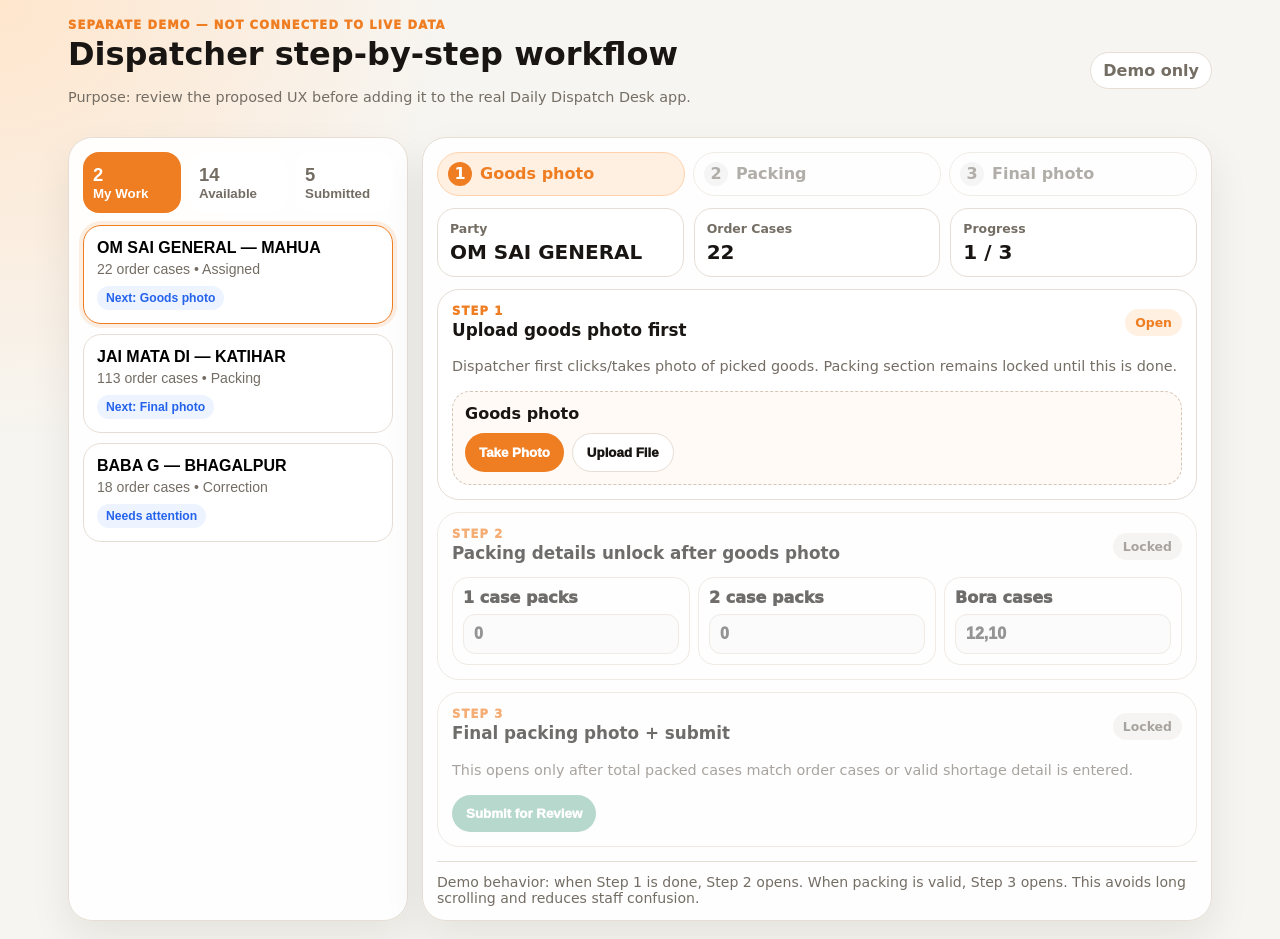
==== dispatcher-step-demo.html @ c3e5f0f6 "Add separate dispatcher step demo page" ====
<!DOCTYPE html>
<html lang="en">
<head>
  <meta charset="UTF-8" />
  <meta name="viewport" content="width=device-width, initial-scale=1.0" />
  <title>Dispatcher Step Demo — Ambe Traders</title>
  <style>
    :root { --bg:#f7f5f1; --card:#fff; --ink:#181512; --muted:#746d64; --line:#e6ded5; --orange:#ef7d22; --orange2:#fff0e2; --green:#12805c; --green2:#e9f8f1; --blue:#2563eb; --blue2:#edf4ff; --red:#c2413b; --red2:#fff0ee; --shadow:0 18px 40px rgba(31,24,18,.08); }
    *{box-sizing:border-box} body{margin:0;background:radial-gradient(circle at top left,#ffe6cd,transparent 28%),var(--bg);font-family:Inter,system-ui,-apple-system,Segoe UI,sans-serif;color:var(--ink)}
    .shell{max-width:1180px;margin:auto;padding:18px}.top{display:flex;justify-content:space-between;gap:12px;align-items:center;margin-bottom:14px}.top h1{margin:3px 0;font-size:clamp(1.35rem,3vw,2rem)}.eyebrow{margin:0;color:var(--orange);font-size:.72rem;font-weight:950;letter-spacing:.1em;text-transform:uppercase}.pill{border-radius:999px;padding:8px 12px;background:#fff;border:1px solid var(--line);font-weight:850;color:var(--muted)}
    .grid{display:grid;grid-template-columns:340px 1fr;gap:14px}.panel{background:rgba(255,255,255,.94);border:1px solid var(--line);border-radius:24px;box-shadow:var(--shadow);padding:14px}.tabs{display:grid;grid-template-columns:repeat(3,1fr);gap:8px;margin-bottom:12px}.tab{border:0;border-radius:16px;padding:12px 10px;background:#fff;color:var(--muted);font-weight:900;text-align:left}.tab.active{background:var(--orange);color:#fff}.tab strong{display:block;font-size:1.15rem}.job{width:100%;border:1px solid var(--line);border-radius:18px;background:#fff;padding:13px;margin-bottom:10px;text-align:left}.job.active{border-color:var(--orange);box-shadow:0 0 0 4px rgba(239,125,34,.12)}.job h3{margin:0 0 4px;font-size:1rem}.job p{margin:0;color:var(--muted);font-size:.88rem}.status{display:inline-flex;margin-top:9px;border-radius:999px;padding:5px 9px;background:var(--blue2);color:var(--blue);font-size:.76rem;font-weight:900}
    .progress{display:grid;grid-template-columns:repeat(3,1fr);gap:8px;margin-bottom:12px}.stepchip{display:flex;align-items:center;gap:8px;border:1px solid var(--line);border-radius:999px;background:#fff;padding:9px 10px;color:var(--muted);font-weight:900}.stepchip span{display:grid;place-items:center;width:24px;height:24px;border-radius:999px;background:#eee}.stepchip.done{background:var(--green2);color:var(--green);border-color:#c8ebdc}.stepchip.done span{background:var(--green);color:#fff}.stepchip.active{background:var(--orange2);color:var(--orange);border-color:#ffd3ad}.stepchip.active span{background:var(--orange);color:#fff}.stepchip.locked{opacity:.55}
    .summary{display:grid;grid-template-columns:repeat(3,1fr);gap:10px;margin-bottom:12px}.summary div{background:#fff;border:1px solid var(--line);border-radius:18px;padding:12px}.summary span{display:block;color:var(--muted);font-size:.78rem;font-weight:800}.summary strong{display:block;margin-top:4px;font-size:1.25rem}.workstep{border:1px solid var(--line);background:#fff;border-radius:22px;padding:14px;margin-top:12px}.workstep.done{background:#f8fffb}.workstep.locked{opacity:.62}.head{display:flex;justify-content:space-between;align-items:center;gap:10px}.head h2{font-size:1.05rem;margin:2px 0}.soft{border-radius:999px;padding:6px 10px;background:var(--orange2);color:var(--orange);font-weight:900;font-size:.78rem}.soft.green{background:var(--green2);color:var(--green)}.soft.grey{background:#f1efec;color:var(--muted)}
    .uploadbox{margin-top:12px;border:1px dashed #d4c5b6;border-radius:18px;padding:12px;background:#fffaf5;display:grid;gap:10px}.actions{display:flex;gap:8px;flex-wrap:wrap}.btn{border:0;border-radius:999px;padding:11px 14px;font-weight:950;background:var(--orange);color:#fff}.btn.secondary{background:#fff;color:var(--ink);border:1px solid var(--line)}.btn.green{background:var(--green)}.btn:disabled{opacity:.48}.photo-row{display:grid;grid-template-columns:repeat(3,1fr);gap:8px}.photo{height:70px;border-radius:14px;background:linear-gradient(135deg,#ddd,#fafafa);display:grid;place-items:center;color:var(--muted);font-weight:900;font-size:.8rem}
    .packgrid{display:grid;grid-template-columns:repeat(3,1fr);gap:8px;margin-top:12px}.pack{border:1px solid var(--line);border-radius:16px;background:#fff;padding:10px}.pack label{display:block;font-weight:950}.pack input{width:100%;margin-top:7px;border:1px solid var(--line);border-radius:12px;padding:10px;font-weight:950;font-size:1rem}.match{margin-top:10px;border-radius:16px;padding:11px 12px;background:var(--green2);color:var(--green);font-weight:950}.note{color:var(--muted);font-size:.9rem;line-height:1.45}.footer{margin-top:14px;border-top:1px solid var(--line);padding-top:12px;color:var(--muted);font-size:.88rem}.mobilehint{display:none}
    @media(max-width:850px){.grid{grid-template-columns:1fr}.summary{grid-template-columns:1fr 1fr}.progress{grid-template-columns:1fr}.photo-row{grid-template-columns:repeat(2,1fr)}.mobilehint{display:block}.top{align-items:flex-start;flex-direction:column}.packgrid{grid-template-columns:repeat(2,1fr)}}
  </style>
</head>
<body>
  <main class="shell">
    <div class="top">
      <div><p class="eyebrow">Separate Demo — Not connected to live data</p><h1>Dispatcher step-by-step workflow</h1><p class="note">Purpose: review the proposed UX before adding it to the real Daily Dispatch Desk app.</p></div>
      <span class="pill">Demo only</span>
    </div>
    <section class="grid">
      <aside class="panel">
        <div class="tabs"><button class="tab active"><strong>2</strong>My Work</button><button class="tab"><strong>14</strong>Available</button><button class="tab"><strong>5</strong>Submitted</button></div>
        <button class="job active"><h3>OM SAI GENERAL — MAHUA</h3><p>22 order cases • Assigned</p><span class="status">Next: Goods photo</span></button>
        <button class="job"><h3>JAI MATA DI — KATIHAR</h3><p>113 order cases • Packing</p><span class="status">Next: Final photo</span></button>
        <button class="job"><h3>BABA G — BHAGALPUR</h3><p>18 order cases • Correction</p><span class="status">Needs attention</span></button>
      </aside>
      <section class="panel">
        <div class="progress"><div class="stepchip active"><span>1</span>Goods photo</div><div class="stepchip locked"><span>2</span>Packing</div><div class="stepchip locked"><span>3</span>Final photo</div></div>
        <div class="summary"><div><span>Party</span><strong>OM SAI GENERAL</strong></div><div><span>Order Cases</span><strong>22</strong></div><div><span>Progress</span><strong>1 / 3</strong></div></div>
        <article class="workstep"><div class="head"><div><p class="eyebrow">Step 1</p><h2>Upload goods photo first</h2></div><span class="soft">Open</span></div><p class="note">Dispatcher first clicks/takes photo of picked goods. Packing section remains locked until this is done.</p><div class="uploadbox"><strong>Goods photo</strong><div class="actions"><button class="btn">Take Photo</button><button class="btn secondary">Upload File</button></div></div></article>
        <article class="workstep locked"><div class="head"><div><p class="eyebrow">Step 2</p><h2>Packing details unlock after goods photo</h2></div><span class="soft grey">Locked</span></div><div class="packgrid"><div class="pack"><label>1 case packs</label><input value="0" disabled></div><div class="pack"><label>2 case packs</label><input value="0" disabled></div><div class="pack"><label>Bora cases</label><input value="12,10" disabled></div></div></article>
        <article class="workstep locked"><div class="head"><div><p class="eyebrow">Step 3</p><h2>Final packing photo + submit</h2></div><span class="soft grey">Locked</span></div><p class="note">This opens only after total packed cases match order cases or valid shortage detail is entered.</p><div class="actions"><button class="btn green" disabled>Submit for Review</button></div></article>
        <div class="footer">Demo behavior: when Step 1 is done, Step 2 opens. When packing is valid, Step 3 opens. This avoids long scrolling and reduces staff confusion.</div>
      </section>
    </section>
  </main>
</body>
</html>
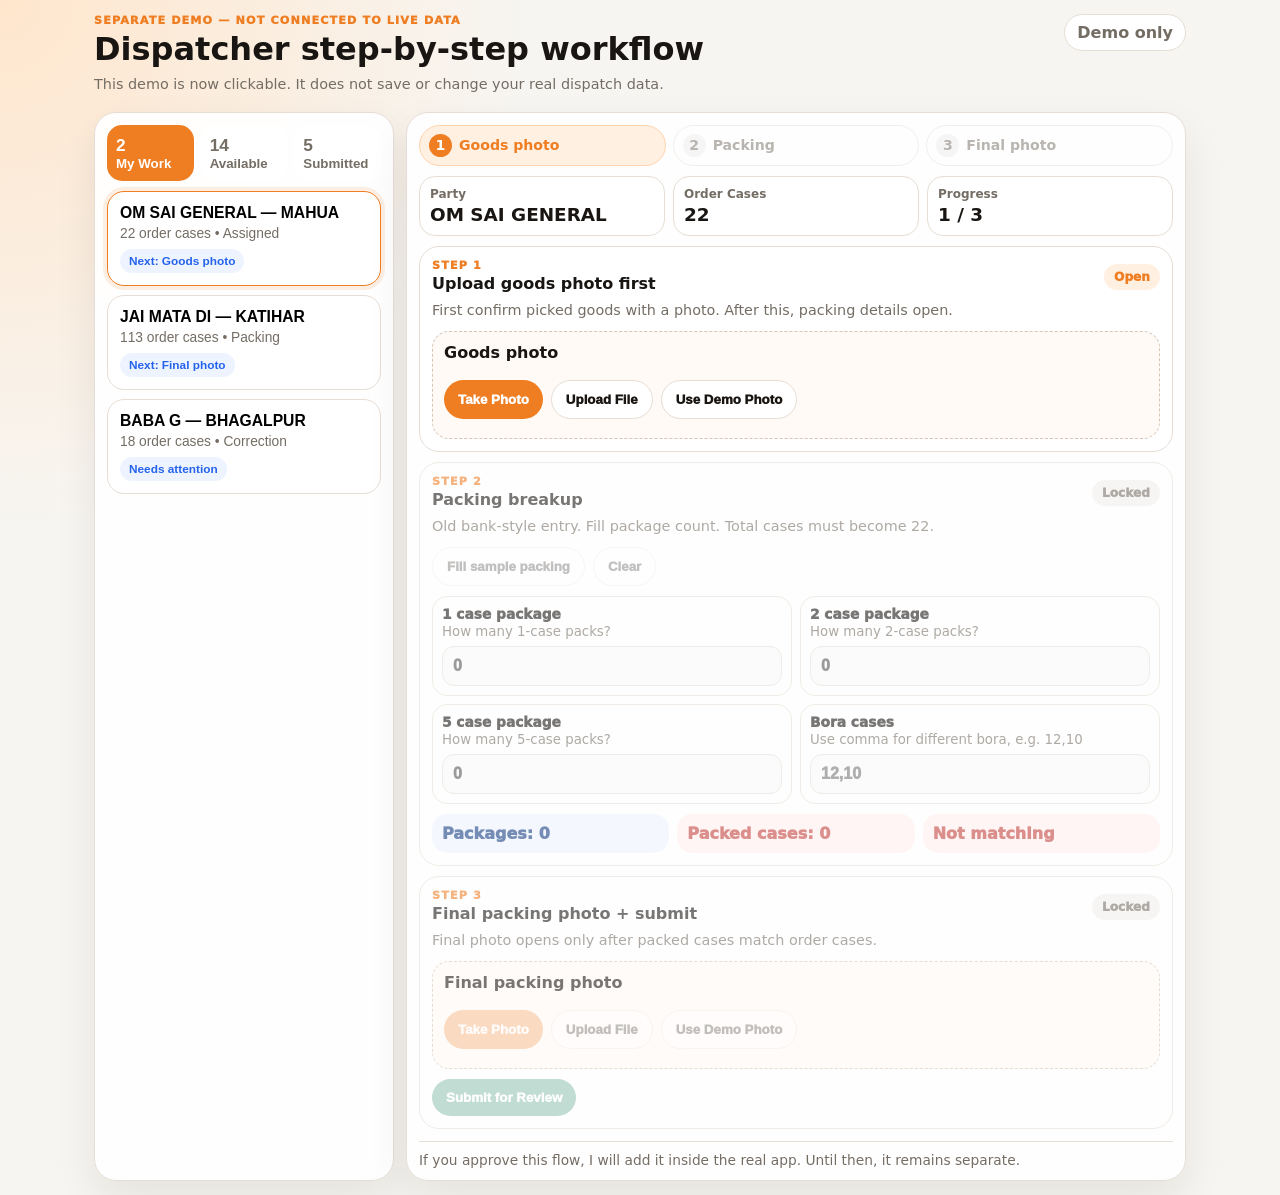
==== commit 2788ed9d: "Make dispatcher step demo interactive" ====
--- a/dispatcher-step-demo.html
+++ b/dispatcher-step-demo.html
@@ -6,38 +6,117 @@
   <title>Dispatcher Step Demo — Ambe Traders</title>
   <style>
     :root { --bg:#f7f5f1; --card:#fff; --ink:#181512; --muted:#746d64; --line:#e6ded5; --orange:#ef7d22; --orange2:#fff0e2; --green:#12805c; --green2:#e9f8f1; --blue:#2563eb; --blue2:#edf4ff; --red:#c2413b; --red2:#fff0ee; --shadow:0 18px 40px rgba(31,24,18,.08); }
-    *{box-sizing:border-box} body{margin:0;background:radial-gradient(circle at top left,#ffe6cd,transparent 28%),var(--bg);font-family:Inter,system-ui,-apple-system,Segoe UI,sans-serif;color:var(--ink)}
-    .shell{max-width:1180px;margin:auto;padding:18px}.top{display:flex;justify-content:space-between;gap:12px;align-items:center;margin-bottom:14px}.top h1{margin:3px 0;font-size:clamp(1.35rem,3vw,2rem)}.eyebrow{margin:0;color:var(--orange);font-size:.72rem;font-weight:950;letter-spacing:.1em;text-transform:uppercase}.pill{border-radius:999px;padding:8px 12px;background:#fff;border:1px solid var(--line);font-weight:850;color:var(--muted)}
-    .grid{display:grid;grid-template-columns:340px 1fr;gap:14px}.panel{background:rgba(255,255,255,.94);border:1px solid var(--line);border-radius:24px;box-shadow:var(--shadow);padding:14px}.tabs{display:grid;grid-template-columns:repeat(3,1fr);gap:8px;margin-bottom:12px}.tab{border:0;border-radius:16px;padding:12px 10px;background:#fff;color:var(--muted);font-weight:900;text-align:left}.tab.active{background:var(--orange);color:#fff}.tab strong{display:block;font-size:1.15rem}.job{width:100%;border:1px solid var(--line);border-radius:18px;background:#fff;padding:13px;margin-bottom:10px;text-align:left}.job.active{border-color:var(--orange);box-shadow:0 0 0 4px rgba(239,125,34,.12)}.job h3{margin:0 0 4px;font-size:1rem}.job p{margin:0;color:var(--muted);font-size:.88rem}.status{display:inline-flex;margin-top:9px;border-radius:999px;padding:5px 9px;background:var(--blue2);color:var(--blue);font-size:.76rem;font-weight:900}
-    .progress{display:grid;grid-template-columns:repeat(3,1fr);gap:8px;margin-bottom:12px}.stepchip{display:flex;align-items:center;gap:8px;border:1px solid var(--line);border-radius:999px;background:#fff;padding:9px 10px;color:var(--muted);font-weight:900}.stepchip span{display:grid;place-items:center;width:24px;height:24px;border-radius:999px;background:#eee}.stepchip.done{background:var(--green2);color:var(--green);border-color:#c8ebdc}.stepchip.done span{background:var(--green);color:#fff}.stepchip.active{background:var(--orange2);color:var(--orange);border-color:#ffd3ad}.stepchip.active span{background:var(--orange);color:#fff}.stepchip.locked{opacity:.55}
-    .summary{display:grid;grid-template-columns:repeat(3,1fr);gap:10px;margin-bottom:12px}.summary div{background:#fff;border:1px solid var(--line);border-radius:18px;padding:12px}.summary span{display:block;color:var(--muted);font-size:.78rem;font-weight:800}.summary strong{display:block;margin-top:4px;font-size:1.25rem}.workstep{border:1px solid var(--line);background:#fff;border-radius:22px;padding:14px;margin-top:12px}.workstep.done{background:#f8fffb}.workstep.locked{opacity:.62}.head{display:flex;justify-content:space-between;align-items:center;gap:10px}.head h2{font-size:1.05rem;margin:2px 0}.soft{border-radius:999px;padding:6px 10px;background:var(--orange2);color:var(--orange);font-weight:900;font-size:.78rem}.soft.green{background:var(--green2);color:var(--green)}.soft.grey{background:#f1efec;color:var(--muted)}
-    .uploadbox{margin-top:12px;border:1px dashed #d4c5b6;border-radius:18px;padding:12px;background:#fffaf5;display:grid;gap:10px}.actions{display:flex;gap:8px;flex-wrap:wrap}.btn{border:0;border-radius:999px;padding:11px 14px;font-weight:950;background:var(--orange);color:#fff}.btn.secondary{background:#fff;color:var(--ink);border:1px solid var(--line)}.btn.green{background:var(--green)}.btn:disabled{opacity:.48}.photo-row{display:grid;grid-template-columns:repeat(3,1fr);gap:8px}.photo{height:70px;border-radius:14px;background:linear-gradient(135deg,#ddd,#fafafa);display:grid;place-items:center;color:var(--muted);font-weight:900;font-size:.8rem}
-    .packgrid{display:grid;grid-template-columns:repeat(3,1fr);gap:8px;margin-top:12px}.pack{border:1px solid var(--line);border-radius:16px;background:#fff;padding:10px}.pack label{display:block;font-weight:950}.pack input{width:100%;margin-top:7px;border:1px solid var(--line);border-radius:12px;padding:10px;font-weight:950;font-size:1rem}.match{margin-top:10px;border-radius:16px;padding:11px 12px;background:var(--green2);color:var(--green);font-weight:950}.note{color:var(--muted);font-size:.9rem;line-height:1.45}.footer{margin-top:14px;border-top:1px solid var(--line);padding-top:12px;color:var(--muted);font-size:.88rem}.mobilehint{display:none}
-    @media(max-width:850px){.grid{grid-template-columns:1fr}.summary{grid-template-columns:1fr 1fr}.progress{grid-template-columns:1fr}.photo-row{grid-template-columns:repeat(2,1fr)}.mobilehint{display:block}.top{align-items:flex-start;flex-direction:column}.packgrid{grid-template-columns:repeat(2,1fr)}}
+    *{box-sizing:border-box} body{margin:0;background:radial-gradient(circle at top left,#ffe6cd,transparent 30%),var(--bg);font-family:Inter,system-ui,-apple-system,Segoe UI,sans-serif;color:var(--ink)}
+    .shell{max-width:1120px;margin:auto;padding:14px}.top{display:flex;justify-content:space-between;gap:12px;align-items:flex-start;margin-bottom:12px}.top h1{margin:3px 0;font-size:clamp(1.28rem,3vw,2rem)}.eyebrow{margin:0;color:var(--orange);font-size:.7rem;font-weight:950;letter-spacing:.1em;text-transform:uppercase}.note{color:var(--muted);font-size:.9rem;line-height:1.42;margin:.35rem 0}.pill{border-radius:999px;padding:8px 12px;background:#fff;border:1px solid var(--line);font-weight:900;color:var(--muted);white-space:nowrap}
+    .grid{display:grid;grid-template-columns:300px 1fr;gap:12px}.panel{background:rgba(255,255,255,.95);border:1px solid var(--line);border-radius:22px;box-shadow:var(--shadow);padding:12px}.tabs{display:grid;grid-template-columns:repeat(3,1fr);gap:7px;margin-bottom:10px}.tab{border:0;border-radius:15px;padding:10px 9px;background:#fff;color:var(--muted);font-weight:900;text-align:left}.tab.active{background:var(--orange);color:#fff}.tab strong{display:block;font-size:1.08rem}.job{width:100%;border:1px solid var(--line);border-radius:17px;background:#fff;padding:12px;margin-bottom:9px;text-align:left}.job.active{border-color:var(--orange);box-shadow:0 0 0 4px rgba(239,125,34,.12)}.job h3{margin:0 0 4px;font-size:.98rem}.job p{margin:0;color:var(--muted);font-size:.86rem}.status{display:inline-flex;margin-top:8px;border-radius:999px;padding:5px 9px;background:var(--blue2);color:var(--blue);font-size:.74rem;font-weight:900}
+    .progress{display:grid;grid-template-columns:repeat(3,1fr);gap:7px;margin-bottom:10px}.stepchip{display:flex;align-items:center;gap:7px;border:1px solid var(--line);border-radius:999px;background:#fff;padding:8px 9px;color:var(--muted);font-weight:900;font-size:.88rem}.stepchip span{display:grid;place-items:center;width:23px;height:23px;border-radius:999px;background:#eee}.stepchip.done{background:var(--green2);color:var(--green);border-color:#c8ebdc}.stepchip.done span{background:var(--green);color:#fff}.stepchip.active{background:var(--orange2);color:var(--orange);border-color:#ffd3ad}.stepchip.active span{background:var(--orange);color:#fff}.stepchip.locked{opacity:.5}
+    .summary{display:grid;grid-template-columns:repeat(3,1fr);gap:8px;margin-bottom:10px}.summary div{background:#fff;border:1px solid var(--line);border-radius:16px;padding:10px}.summary span{display:block;color:var(--muted);font-size:.75rem;font-weight:850}.summary strong{display:block;margin-top:3px;font-size:1.15rem}.workstep{border:1px solid var(--line);background:#fff;border-radius:20px;padding:12px;margin-top:10px}.workstep.done{background:#f8fffb}.workstep.locked{opacity:.58}.head{display:flex;justify-content:space-between;align-items:center;gap:8px}.head h2{font-size:1rem;margin:2px 0}.soft{border-radius:999px;padding:6px 10px;background:var(--orange2);color:var(--orange);font-weight:950;font-size:.76rem}.soft.green{background:var(--green2);color:var(--green)}.soft.grey{background:#f1efec;color:var(--muted)}
+    .actions{display:flex;gap:8px;flex-wrap:wrap;margin-top:10px}.btn{border:0;border-radius:999px;padding:11px 14px;font-weight:950;background:var(--orange);color:#fff;cursor:pointer}.btn.secondary{background:#fff;color:var(--ink);border:1px solid var(--line)}.btn.green{background:var(--green)}.btn:disabled{opacity:.45;cursor:not-allowed}.hidden{display:none!important}.uploadbox{margin-top:10px;border:1px dashed #d4c5b6;border-radius:17px;padding:11px;background:#fffaf5;display:grid;gap:8px}.photo-row{display:grid;grid-template-columns:repeat(4,1fr);gap:7px}.photo{height:64px;border-radius:13px;background:linear-gradient(135deg,#ddd,#fafafa);display:grid;place-items:center;color:var(--muted);font-weight:900;font-size:.75rem;overflow:hidden}.photo img{width:100%;height:100%;object-fit:cover}
+    .packgrid{display:grid;grid-template-columns:repeat(2,1fr);gap:8px;margin-top:10px}.pack{border:1px solid var(--line);border-radius:15px;background:#fff;padding:9px}.pack label{display:block;font-weight:950;font-size:.86rem}.pack small{display:block;color:var(--muted);margin-top:2px}.pack input{width:100%;margin-top:7px;border:1px solid var(--line);border-radius:12px;padding:10px;font-weight:950;font-size:1rem}.totals{display:grid;grid-template-columns:repeat(3,1fr);gap:8px;margin-top:10px}.total{border-radius:15px;padding:10px;background:var(--blue2);color:#123b80;font-weight:950}.total.ok{background:var(--green2);color:var(--green)}.total.bad{background:var(--red2);color:var(--red)}.toast{position:fixed;left:50%;bottom:18px;transform:translateX(-50%);background:#181512;color:#fff;border-radius:999px;padding:11px 15px;font-weight:900;box-shadow:var(--shadow);z-index:99}.footer{margin-top:12px;border-top:1px solid var(--line);padding-top:10px;color:var(--muted);font-size:.86rem}
+    @media(max-width:850px){.shell{padding:10px}.grid{grid-template-columns:1fr}.side{order:2}.main{order:1}.summary{grid-template-columns:1fr 1fr}.progress{grid-template-columns:1fr}.photo-row{grid-template-columns:repeat(3,1fr)}.top{flex-direction:column}.packgrid{grid-template-columns:1fr}.totals{grid-template-columns:1fr}.panel{border-radius:18px}.workstep{border-radius:18px}.tabs{position:sticky;top:0;z-index:5;background:var(--bg);padding-bottom:7px}}
   </style>
 </head>
 <body>
   <main class="shell">
     <div class="top">
-      <div><p class="eyebrow">Separate Demo — Not connected to live data</p><h1>Dispatcher step-by-step workflow</h1><p class="note">Purpose: review the proposed UX before adding it to the real Daily Dispatch Desk app.</p></div>
+      <div><p class="eyebrow">Separate Demo — Not connected to live data</p><h1>Dispatcher step-by-step workflow</h1><p class="note">This demo is now clickable. It does not save or change your real dispatch data.</p></div>
       <span class="pill">Demo only</span>
     </div>
     <section class="grid">
-      <aside class="panel">
+      <aside class="panel side">
         <div class="tabs"><button class="tab active"><strong>2</strong>My Work</button><button class="tab"><strong>14</strong>Available</button><button class="tab"><strong>5</strong>Submitted</button></div>
-        <button class="job active"><h3>OM SAI GENERAL — MAHUA</h3><p>22 order cases • Assigned</p><span class="status">Next: Goods photo</span></button>
+        <button class="job active"><h3>OM SAI GENERAL — MAHUA</h3><p>22 order cases • Assigned</p><span id="jobStatus" class="status">Next: Goods photo</span></button>
         <button class="job"><h3>JAI MATA DI — KATIHAR</h3><p>113 order cases • Packing</p><span class="status">Next: Final photo</span></button>
         <button class="job"><h3>BABA G — BHAGALPUR</h3><p>18 order cases • Correction</p><span class="status">Needs attention</span></button>
       </aside>
-      <section class="panel">
-        <div class="progress"><div class="stepchip active"><span>1</span>Goods photo</div><div class="stepchip locked"><span>2</span>Packing</div><div class="stepchip locked"><span>3</span>Final photo</div></div>
-        <div class="summary"><div><span>Party</span><strong>OM SAI GENERAL</strong></div><div><span>Order Cases</span><strong>22</strong></div><div><span>Progress</span><strong>1 / 3</strong></div></div>
-        <article class="workstep"><div class="head"><div><p class="eyebrow">Step 1</p><h2>Upload goods photo first</h2></div><span class="soft">Open</span></div><p class="note">Dispatcher first clicks/takes photo of picked goods. Packing section remains locked until this is done.</p><div class="uploadbox"><strong>Goods photo</strong><div class="actions"><button class="btn">Take Photo</button><button class="btn secondary">Upload File</button></div></div></article>
-        <article class="workstep locked"><div class="head"><div><p class="eyebrow">Step 2</p><h2>Packing details unlock after goods photo</h2></div><span class="soft grey">Locked</span></div><div class="packgrid"><div class="pack"><label>1 case packs</label><input value="0" disabled></div><div class="pack"><label>2 case packs</label><input value="0" disabled></div><div class="pack"><label>Bora cases</label><input value="12,10" disabled></div></div></article>
-        <article class="workstep locked"><div class="head"><div><p class="eyebrow">Step 3</p><h2>Final packing photo + submit</h2></div><span class="soft grey">Locked</span></div><p class="note">This opens only after total packed cases match order cases or valid shortage detail is entered.</p><div class="actions"><button class="btn green" disabled>Submit for Review</button></div></article>
-        <div class="footer">Demo behavior: when Step 1 is done, Step 2 opens. When packing is valid, Step 3 opens. This avoids long scrolling and reduces staff confusion.</div>
+      <section class="panel main">
+        <div class="progress"><div id="chip1" class="stepchip active"><span>1</span>Goods photo</div><div id="chip2" class="stepchip locked"><span>2</span>Packing</div><div id="chip3" class="stepchip locked"><span>3</span>Final photo</div></div>
+        <div class="summary"><div><span>Party</span><strong>OM SAI GENERAL</strong></div><div><span>Order Cases</span><strong id="orderCases">22</strong></div><div><span>Progress</span><strong id="progressText">1 / 3</strong></div></div>
+
+        <article id="step1" class="workstep">
+          <div class="head"><div><p class="eyebrow">Step 1</p><h2>Upload goods photo first</h2></div><span id="step1State" class="soft">Open</span></div>
+          <p class="note">First confirm picked goods with a photo. After this, packing details open.</p>
+          <div class="uploadbox"><strong>Goods photo</strong><div class="actions"><button id="goodsCameraBtn" class="btn">Take Photo</button><button id="goodsFileBtn" class="btn secondary">Upload File</button><button id="goodsSampleBtn" class="btn secondary">Use Demo Photo</button></div><input id="goodsCamera" class="hidden" type="file" accept="image/*" capture="environment"><input id="goodsFile" class="hidden" type="file" accept="image/*"><div id="goodsPreview" class="photo-row"></div></div>
+        </article>
+
+        <article id="step2" class="workstep locked">
+          <div class="head"><div><p class="eyebrow">Step 2</p><h2>Packing breakup</h2></div><span id="step2State" class="soft grey">Locked</span></div>
+          <p class="note">Old bank-style entry. Fill package count. Total cases must become 22.</p>
+          <div class="actions"><button id="samplePackingBtn" class="btn secondary" disabled>Fill sample packing</button><button id="clearPackingBtn" class="btn secondary" disabled>Clear</button></div>
+          <div class="packgrid">
+            <div class="pack"><label>1 case package</label><small>How many 1-case packs?</small><input id="pack1" type="number" inputmode="numeric" min="0" value="0" disabled></div>
+            <div class="pack"><label>2 case package</label><small>How many 2-case packs?</small><input id="pack2" type="number" inputmode="numeric" min="0" value="0" disabled></div>
+            <div class="pack"><label>5 case package</label><small>How many 5-case packs?</small><input id="pack5" type="number" inputmode="numeric" min="0" value="0" disabled></div>
+            <div class="pack"><label>Bora cases</label><small>Use comma for different bora, e.g. 12,10</small><input id="boraCases" inputmode="numeric" placeholder="12,10" disabled></div>
+          </div>
+          <div class="totals"><div id="packageTotal" class="total">Packages: 0</div><div id="caseTotal" class="total bad">Packed cases: 0</div><div id="matchTotal" class="total bad">Not matching</div></div>
+        </article>
+
+        <article id="step3" class="workstep locked">
+          <div class="head"><div><p class="eyebrow">Step 3</p><h2>Final packing photo + submit</h2></div><span id="step3State" class="soft grey">Locked</span></div>
+          <p class="note">Final photo opens only after packed cases match order cases.</p>
+          <div class="uploadbox"><strong>Final packing photo</strong><div class="actions"><button id="finalCameraBtn" class="btn" disabled>Take Photo</button><button id="finalFileBtn" class="btn secondary" disabled>Upload File</button><button id="finalSampleBtn" class="btn secondary" disabled>Use Demo Photo</button></div><input id="finalCamera" class="hidden" type="file" accept="image/*" capture="environment"><input id="finalFile" class="hidden" type="file" accept="image/*"><div id="finalPreview" class="photo-row"></div></div>
+          <div class="actions"><button id="submitBtn" class="btn green" disabled>Submit for Review</button></div>
+        </article>
+        <div class="footer">If you approve this flow, I will add it inside the real app. Until then, it remains separate.</div>
       </section>
     </section>
   </main>
+  <div id="toast" class="toast hidden"></div>
+  <script>
+    const orderCases = 22;
+    const state = { goods:false, packing:false, final:false, submitted:false };
+    const $ = id => document.getElementById(id);
+    const toast = msg => { $('toast').textContent = msg; $('toast').classList.remove('hidden'); setTimeout(() => $('toast').classList.add('hidden'), 1800); };
+    const demoSvg = label => 'data:image/svg+xml;charset=UTF-8,' + encodeURIComponent(`<svg xmlns="http://www.w3.org/2000/svg" width="300" height="220"><rect width="100%" height="100%" fill="#fff0e2"/><rect x="38" y="38" width="224" height="146" rx="18" fill="#ef7d22" opacity=".16"/><text x="150" y="105" text-anchor="middle" font-family="Arial" font-size="24" font-weight="800" fill="#181512">${label}</text><text x="150" y="134" text-anchor="middle" font-family="Arial" font-size="15" fill="#746d64">Demo photo</text></svg>`);
+    function addPhoto(previewId, file, label) {
+      const box = document.createElement('div'); box.className = 'photo';
+      const img = document.createElement('img');
+      if (file) img.src = URL.createObjectURL(file); else img.src = demoSvg(label || 'Photo');
+      box.appendChild(img); $(previewId).appendChild(box);
+    }
+    function setDone(step) {
+      if (step === 1) { state.goods = true; $('step1').classList.add('done'); $('step1State').textContent='Done'; $('step1State').className='soft green'; $('chip1').className='stepchip done'; unlockPacking(); }
+      if (step === 3) { state.final = true; $('step3').classList.add('done'); $('step3State').textContent='Ready'; $('step3State').className='soft green'; $('chip3').className='stepchip done'; $('submitBtn').disabled=false; }
+      updateProgress();
+    }
+    function unlockPacking() {
+      $('step2').classList.remove('locked'); $('step2State').textContent='Open'; $('step2State').className='soft'; $('chip2').className='stepchip active'; $('jobStatus').textContent='Next: Packing details';
+      ['pack1','pack2','pack5','boraCases','samplePackingBtn','clearPackingBtn'].forEach(id => $(id).disabled = false);
+      toast('Packing opened');
+    }
+    function updateProgress() {
+      const count = (state.goods?1:0) + (state.packing?1:0) + (state.final?1:0); $('progressText').textContent = `${Math.max(1,count)} / 3`;
+    }
+    function parseBora() { return ($('boraCases').value || '').split(',').map(v => parseInt(v.trim(),10)).filter(n => Number.isFinite(n) && n > 0); }
+    function calcPacking() {
+      const p1 = parseInt($('pack1').value || '0',10) || 0, p2 = parseInt($('pack2').value || '0',10) || 0, p5 = parseInt($('pack5').value || '0',10) || 0, bora = parseBora();
+      const packages = p1 + p2 + p5 + bora.length;
+      const cases = p1 + (p2*2) + (p5*5) + bora.reduce((a,b)=>a+b,0);
+      $('packageTotal').textContent = `Packages: ${packages}`; $('caseTotal').textContent = `Packed cases: ${cases}`;
+      const match = cases === orderCases;
+      $('caseTotal').className = 'total ' + (match ? 'ok' : 'bad'); $('matchTotal').className = 'total ' + (match ? 'ok' : 'bad'); $('matchTotal').textContent = match ? 'Matched' : 'Not matching';
+      if (match && state.goods) unlockFinal(); else lockFinal();
+    }
+    function unlockFinal() {
+      if (!state.packing) toast('Final photo opened');
+      state.packing = true; $('step2').classList.add('done'); $('step2State').textContent='Done'; $('step2State').className='soft green'; $('chip2').className='stepchip done'; $('chip3').className='stepchip active'; $('step3').classList.remove('locked'); $('jobStatus').textContent='Next: Final photo';
+      ['finalCameraBtn','finalFileBtn','finalSampleBtn'].forEach(id => $(id).disabled = false); updateProgress();
+    }
+    function lockFinal() {
+      if (!state.final) { state.packing = false; $('step3').classList.add('locked'); ['finalCameraBtn','finalFileBtn','finalSampleBtn','submitBtn'].forEach(id => $(id).disabled = true); $('chip3').className='stepchip locked'; }
+    }
+    $('goodsCameraBtn').onclick = () => $('goodsCamera').click(); $('goodsFileBtn').onclick = () => $('goodsFile').click(); $('finalCameraBtn').onclick = () => $('finalCamera').click(); $('finalFileBtn').onclick = () => $('finalFile').click();
+    $('goodsSampleBtn').onclick = () => { addPhoto('goodsPreview', null, 'Goods'); setDone(1); };
+    $('finalSampleBtn').onclick = () => { addPhoto('finalPreview', null, 'Final'); setDone(3); };
+    $('goodsCamera').onchange = e => { if(e.target.files[0]) { addPhoto('goodsPreview', e.target.files[0]); setDone(1); }};
+    $('goodsFile').onchange = e => { if(e.target.files[0]) { addPhoto('goodsPreview', e.target.files[0]); setDone(1); }};
+    $('finalCamera').onchange = e => { if(e.target.files[0]) { addPhoto('finalPreview', e.target.files[0]); setDone(3); }};
+    $('finalFile').onchange = e => { if(e.target.files[0]) { addPhoto('finalPreview', e.target.files[0]); setDone(3); }};
+    ['pack1','pack2','pack5','boraCases'].forEach(id => $(id).addEventListener('input', calcPacking));
+    $('samplePackingBtn').onclick = () => { $('pack1').value=0; $('pack2').value=0; $('pack5').value=0; $('boraCases').value='12,10'; calcPacking(); };
+    $('clearPackingBtn').onclick = () => { $('pack1').value=0; $('pack2').value=0; $('pack5').value=0; $('boraCases').value=''; calcPacking(); };
+    $('submitBtn').onclick = () => { state.submitted = true; $('jobStatus').textContent='Submitted for review'; toast('Submitted for review'); $('submitBtn').textContent='Submitted'; $('submitBtn').disabled=true; };
+  </script>
 </body>
 </html>
